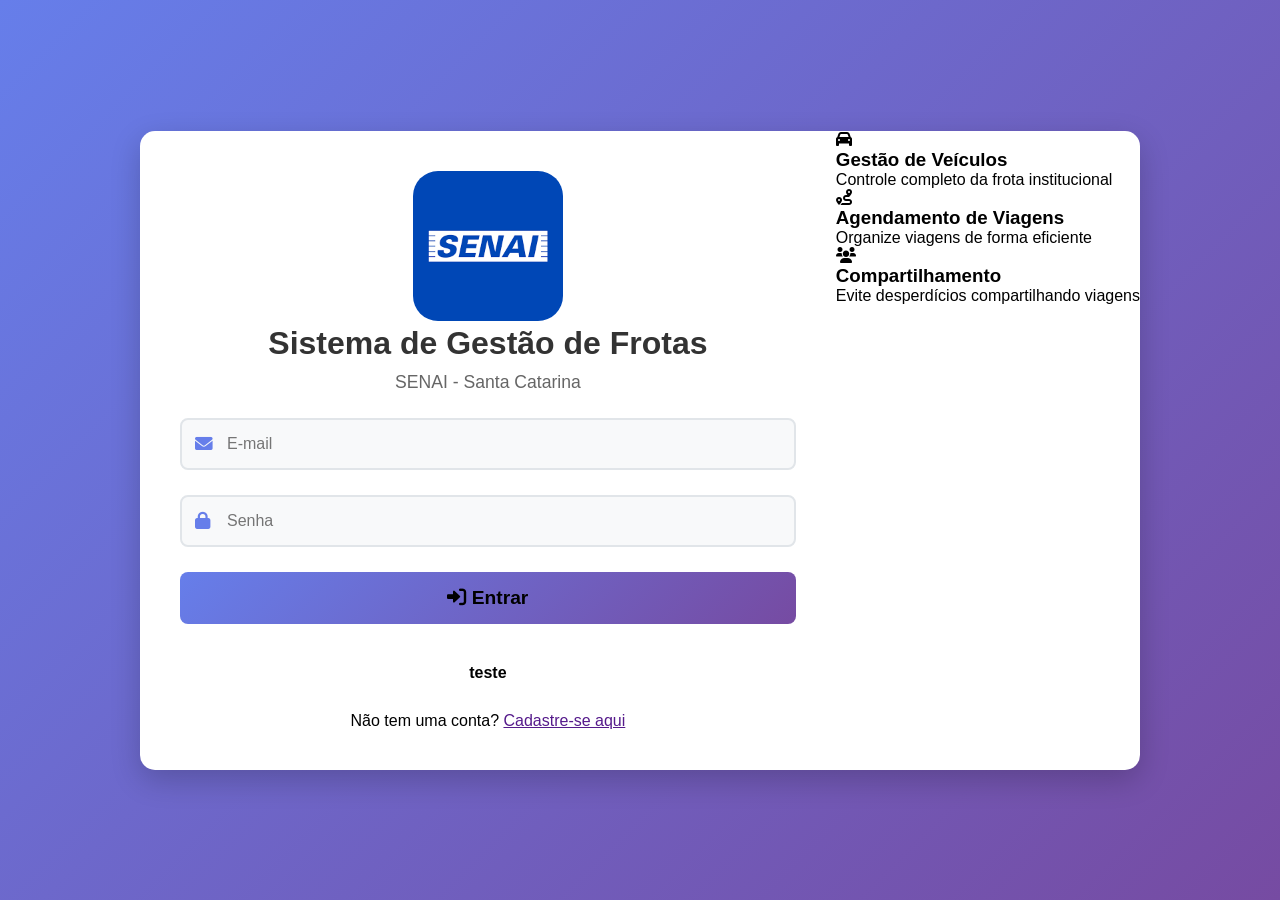
==== frontend/src/index.html @ c05b632b "CSS messagem error" ====
<!DOCTYPE html>
<html lang="pt-br">
<head>
    <meta charset="UTF-8">
    <meta name="viewport" content="width=device-width, initial-scale=1.0">
    <title>Sistema de Gestão de Frotas SENAI</title>
    <link href="https://cdnjs.cloudflare.com/ajax/libs/font-awesome/6.0.0-beta3/css/all.min.css" rel="stylesheet">
    <link rel="stylesheet" href="../assets/css/style.css">
</head>
<body>
    
    <div class="login-container">
        <div class="login-card">
            <div class="logo-section">
                <img src="../assets/img/image.png" alt="Logo SENAI">
                <h1>Sistema de Gestão de Frotas</h1>
                <p>SENAI - Santa Catarina</p>
            </div>

            <form id="formLogin" class="form-login">
                <div class="input-group">
                    <i class="fas fa-envelope"></i>
                    <input type="email" id="email" placeholder="E-mail" required>
                </div>

                <div class="input-group">
                    <i class="fas fa-lock"></i>
                    <input type="password" id="senha" placeholder="Senha" required>
                </div>

                <button type="submit" class="login-btn">
                    <i class="fas fa-sign-in-alt"> </i>
                    Entrar
                </button>
            </form>

            <div id="message" class="message">teste</div>

            <div class="register-link">
                <p>Não tem uma conta? <a href="">Cadastre-se aqui</a></p>
            </div>
        </div>

        <div class="features">
            <div class="feature">
                <i class="fas fa-car"></i>
                <h3>Gestão de Veículos</h3>
                <p>Controle completo da frota institucional</p>
            </div>

            <div class="feature">
                <i class="fas fa-route"></i>
                <h3>Agendamento de Viagens</h3>
                <p>Organize viagens de forma eficiente</p>
            </div>

            <div class="feature">
                <i class="fas fa-users"></i>
                <h3>Compartilhamento</h3>
                <p>Evite desperdícios compartilhando viagens</p>
            </div>
        </div>
    </div>

</body>
</html>
---- frontend/assets/css/style.css ----
*{
    margin: 0;
    padding: 0;
    box-sizing: border-box;
}

:root{
    --color-tittle: #333;
    --color-p: #666;
}

body{
    font-family: Arial, Helvetica, sans-serif;
    background: linear-gradient(135deg, #667eea 0%, #764ba2 100%);
    height: 100vh;
    display: flex;
    justify-content: center;
    align-items: center;
}

.login-container{
    display: flex;
    max-width: 1000px;
    width: 95%;
    background-color: #fff;
    border-radius: 15px;
    box-shadow: 0 10px 30px rgba(0, 0, 0, 0.2);
    overflow: hidden;
    min-height: 500px;
}

.login-card{
    padding: 40px;
    text-align: center;
    flex: 1;
}

.logo-section{
    margin-bottom: 25px;
}

.logo-section img{
    width: 150px;
    border-radius: 25px;
}

.logo-section h1{
    color: var(--color-tittle);
    font-size: 2rem;
    margin-bottom: 10px;
    font-weight: bold;
}

.logo-section p{
    color: var(--color-p);
    font-size: 1.1rem;
}

.form-login{
    margin-bottom: 25px;
}

.input-group{
    position: relative;
    margin-bottom: 25px;
}

.input-group i{
    position: absolute;
    left: 15px;
    top: 50%;
    transform: translateY(-50%);
    font-size: 1.1rem;
    color: #667eea;
}

.input-group input{
    width: 100%;
    padding: 15px 15px 15px 45px;
    border: 2px solid #e1e5e9;
    border-radius: 8px;
    font-size: 1rem;
    background-color: #f8f9fa;
}

.input-group input:focus{
    outline: none;
    border-color: #667eea;
    background-color: #fff;
}

.login-btn{
    width: 100%;
    padding: 15px;
    background: linear-gradient(135deg, #667eea 0%, #764ba2 100%);
    border: none;
    font-size: 1.2rem;
    color: fff;
    font-weight: bold;
    border-radius: 8px;
    cursor: pointer;
    transition: .3s;
}

.login-btn:hover{
    background: linear-gradient(135deg, #764ba2 100%, #667eea 0%);
}

.message{
    padding: 15px;
    margin: 15px 0;
    border-radius: 5px;
    text-align: center;
    min-height: 20px;
    font-weight: bold;
}

.message.sucess{
    background: #d4edda;
    color: #155724;
    border: 1px solid #c3e6cb;
}

.message.error{
    background: #f8d7da;
    color: #721c24;
    border: 1px solid #f5c6cb;
}
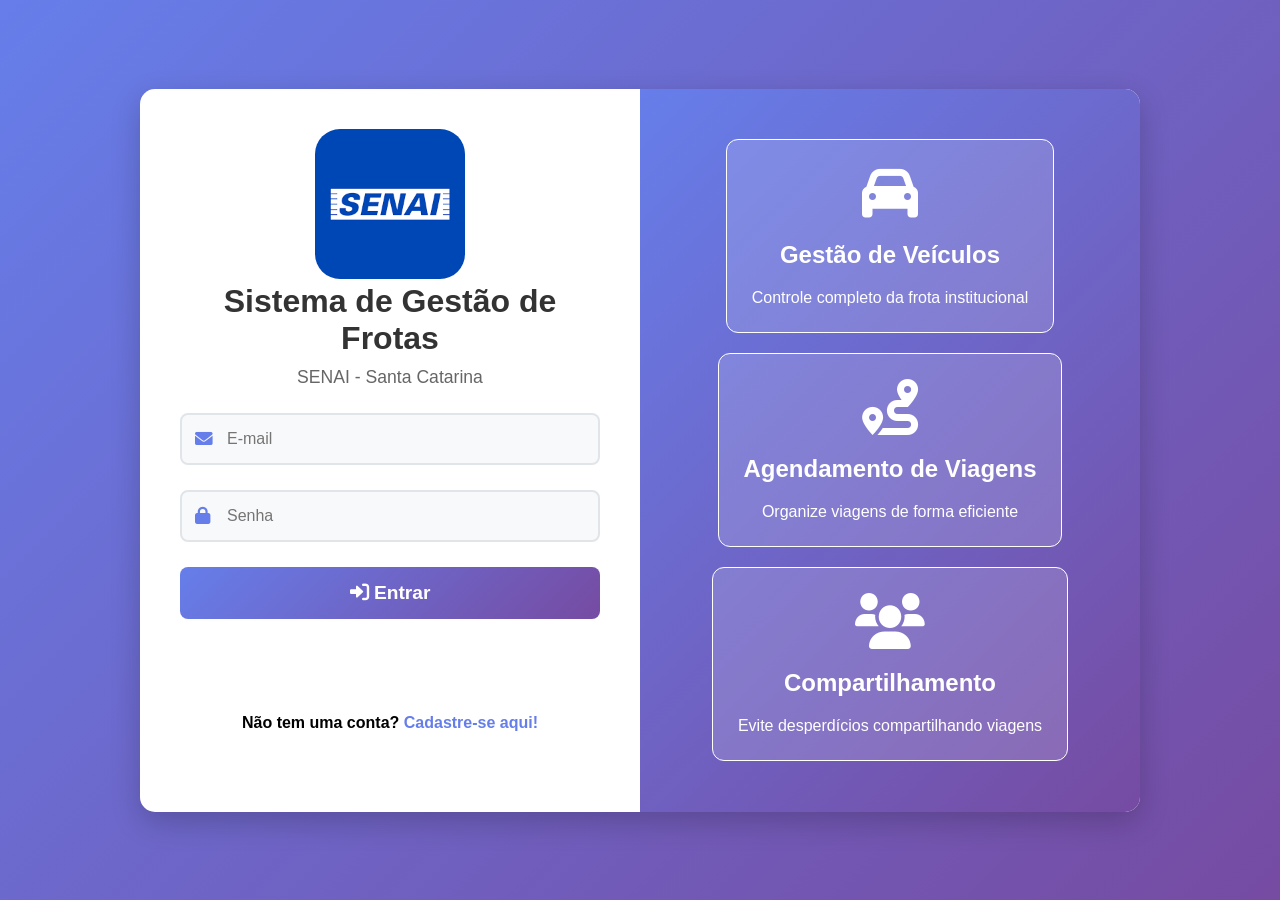
==== commit cb9c9ccb: "Ultima" ====
--- a/frontend/src/index.html
+++ b/frontend/src/index.html
@@ -34,27 +34,27 @@
                 </button>
             </form>
 
-            <div id="message" class="message">teste</div>
+            <div id="message" class="message"></div>
 
-            <div class="register-link">
-                <p>Não tem uma conta? <a href="">Cadastre-se aqui</a></p>
+            <div class="register">
+                <p>Não tem uma conta? <a href="">Cadastre-se aqui!</a></p>
             </div>
         </div>
 
         <div class="features">
-            <div class="feature">
+            <div class="feature-card">
                 <i class="fas fa-car"></i>
                 <h3>Gestão de Veículos</h3>
                 <p>Controle completo da frota institucional</p>
             </div>
 
-            <div class="feature">
+            <div class="feature-card">
                 <i class="fas fa-route"></i>
                 <h3>Agendamento de Viagens</h3>
                 <p>Organize viagens de forma eficiente</p>
             </div>
 
-            <div class="feature">
+            <div class="feature-card">
                 <i class="fas fa-users"></i>
                 <h3>Compartilhamento</h3>
                 <p>Evite desperdícios compartilhando viagens</p>
--- a/frontend/assets/css/style.css
+++ b/frontend/assets/css/style.css
@@ -95,7 +95,7 @@
     background: linear-gradient(135deg, #667eea 0%, #764ba2 100%);
     border: none;
     font-size: 1.2rem;
-    color: fff;
+    color: #fff;
     font-weight: bold;
     border-radius: 8px;
     cursor: pointer;
@@ -125,4 +125,47 @@
     background: #f8d7da;
     color: #721c24;
     border: 1px solid #f5c6cb;
+}
+
+.register{
+    margin: 20px;
+    padding: 20px;
+    font-weight: bold;
+}
+
+.register a{
+    color: #667eea;
+    text-decoration: none;
+    font-size: 1rem;
+}
+
+/* features */
+.features{
+    background: linear-gradient(135deg, #667eea 0%, #764ba2 100%);
+    display: flex;
+    flex-direction: column;
+    justify-content: center;
+    align-items: center;
+    gap: 20px;
+    flex: 1;
+    padding: 40px;
+}
+.feature-card{
+    background-color: rgba(255, 255, 255, 0.15);
+    padding: 25px;
+    border-radius: 12px;
+    text-align: center;
+    color: #fff;
+    border: 1px solid #fff;
+}
+
+.feature-card i{
+    font-size: 3.5rem;
+    margin-bottom: 20px;
+}
+
+.feature-card h3{
+    font-size: 1.5rem;
+    margin-bottom: 20px;
+    font-weight: bold;
 }
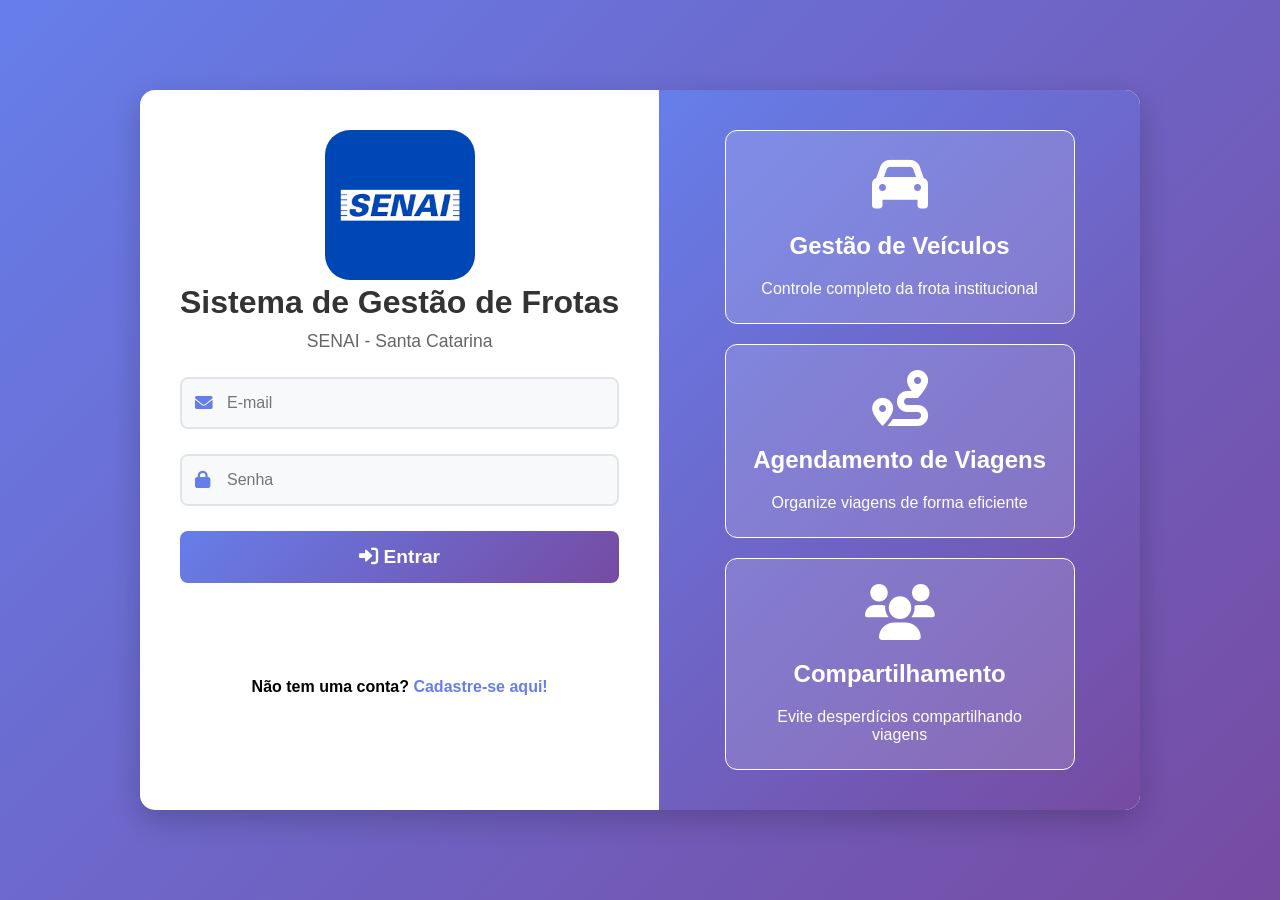
==== commit 46d439e6: "Bom feriado!" ====
--- a/frontend/src/index.html
+++ b/frontend/src/index.html
@@ -37,7 +37,7 @@
             <div id="message" class="message"></div>
 
             <div class="register">
-                <p>Não tem uma conta? <a href="">Cadastre-se aqui!</a></p>
+                <p>Não tem uma conta? <a href="./register.html">Cadastre-se aqui!</a></p>
             </div>
         </div>
 
--- a/frontend/assets/css/style.css
+++ b/frontend/assets/css/style.css
@@ -21,18 +21,18 @@
 .login-container{
     display: flex;
     max-width: 1000px;
-    width: 95%;
+    width: 80%;
     background-color: #fff;
     border-radius: 15px;
     box-shadow: 0 10px 30px rgba(0, 0, 0, 0.2);
     overflow: hidden;
-    min-height: 500px;
+    min-height: auto;
+    max-height: 90vh;
 }
 
 .login-card{
     padding: 40px;
     text-align: center;
-    flex: 1;
 }
 
 .logo-section{
@@ -108,7 +108,6 @@
 
 .message{
     padding: 15px;
-    margin: 15px 0;
     border-radius: 5px;
     text-align: center;
     min-height: 20px;
@@ -119,12 +118,14 @@
     background: #d4edda;
     color: #155724;
     border: 1px solid #c3e6cb;
+    margin: 15px 0;
 }
 
 .message.error{
     background: #f8d7da;
     color: #721c24;
     border: 1px solid #f5c6cb;
+    margin: 15px 0;
 }
 
 .register{
@@ -157,6 +158,7 @@
     text-align: center;
     color: #fff;
     border: 1px solid #fff;
+    width: 350px;
 }
 
 .feature-card i{
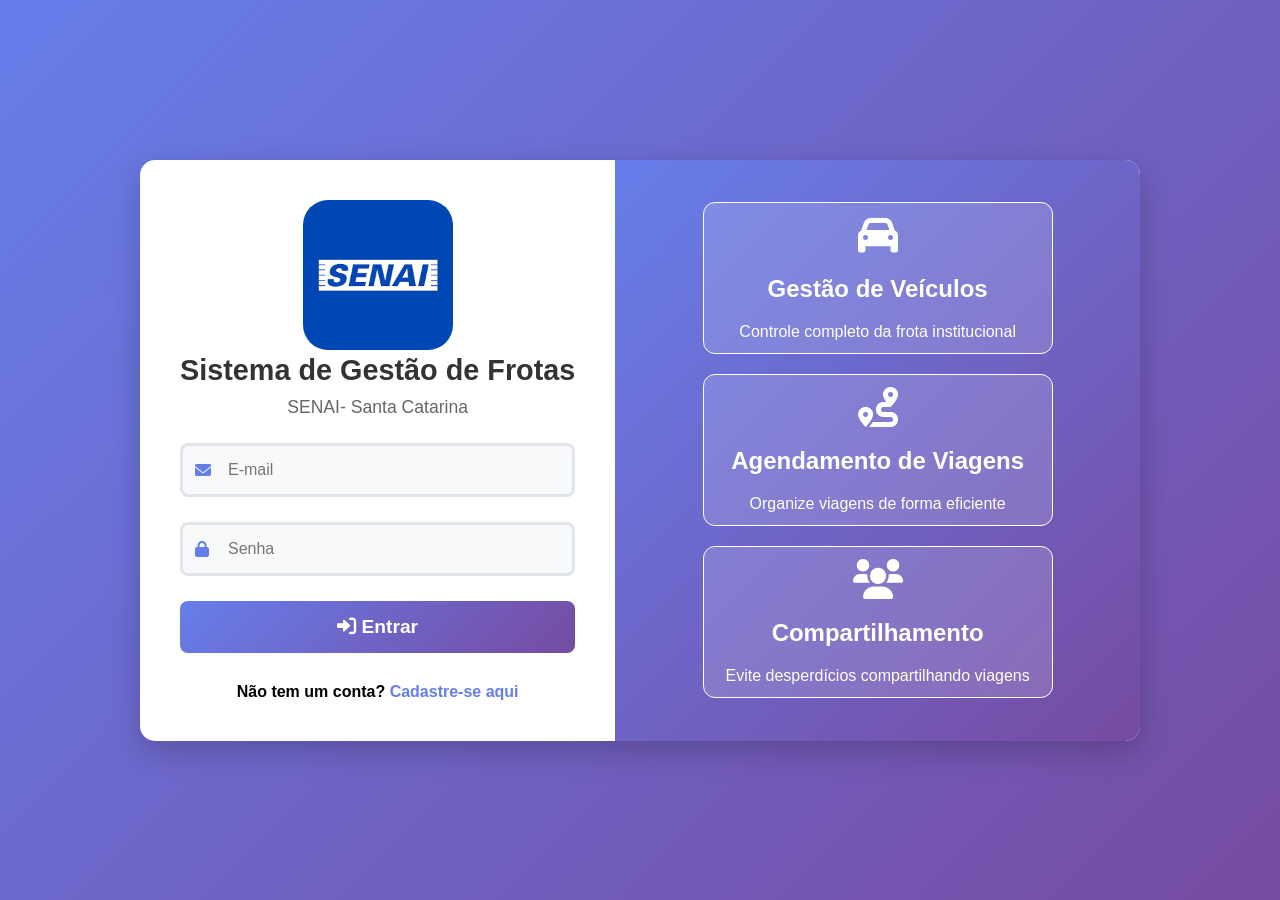
==== commit fdfeb170: "Versão prof" ====
--- a/frontend/src/index.html
+++ b/frontend/src/index.html
@@ -1,30 +1,29 @@
 <!DOCTYPE html>
-<html lang="pt-br">
+<html lang="en">
 <head>
     <meta charset="UTF-8">
     <meta name="viewport" content="width=device-width, initial-scale=1.0">
-    <title>Sistema de Gestão de Frotas SENAI</title>
-    <link href="https://cdnjs.cloudflare.com/ajax/libs/font-awesome/6.0.0-beta3/css/all.min.css" rel="stylesheet">
+    <title>Sistema De Gestão de Frotas Senai</title>
+    <link href="https://cdnjs.cloudflare.com/ajax/libs/font-awesome/6.0.0/css/all.min.css" rel="stylesheet">
     <link rel="stylesheet" href="../assets/css/style.css">
 </head>
 <body>
-    
     <div class="login-container">
         <div class="login-card">
             <div class="logo-section">
-                <img src="../assets/img/image.png" alt="Logo SENAI">
+                <img src="../assets/img/logo.png" alt="Logo Senai">
                 <h1>Sistema de Gestão de Frotas</h1>
-                <p>SENAI - Santa Catarina</p>
+                <p>SENAI- Santa Catarina</p>
             </div>
 
             <form id="formLogin" class="form-login">
                 <div class="input-group">
-                    <i class="fas fa-envelope"></i>
+                    <i class="fas fa-envelope"> </i>
                     <input type="email" id="email" placeholder="E-mail" required>
                 </div>
-
+                
                 <div class="input-group">
-                    <i class="fas fa-lock"></i>
+                    <i class="fas fa-lock"> </i>
                     <input type="password" id="senha" placeholder="Senha" required>
                 </div>
 
@@ -37,7 +36,7 @@
             <div id="message" class="message"></div>
 
             <div class="register">
-                <p>Não tem uma conta? <a href="./register.html">Cadastre-se aqui!</a></p>
+                <p>Não tem um conta? <a href="register.html">Cadastre-se aqui</a> </p>
             </div>
         </div>
 
@@ -60,7 +59,6 @@
                 <p>Evite desperdícios compartilhando viagens</p>
             </div>
         </div>
-    </div>
-
+    </div> 
 </body>
 </html>
--- a/frontend/assets/css/style.css
+++ b/frontend/assets/css/style.css
@@ -1,11 +1,11 @@
-*{
+* {
     margin: 0;
     padding: 0;
     box-sizing: border-box;
 }
 
 :root{
-    --color-tittle: #333;
+    --color-title: #333;
     --color-p: #666;
 }
 
@@ -21,11 +21,11 @@
 .login-container{
     display: flex;
     max-width: 1000px;
-    width: 80%;
     background-color: #fff;
     border-radius: 15px;
     box-shadow: 0 10px 30px rgba(0, 0, 0, 0.2);
     overflow: hidden;
+    width: 80%;
     min-height: auto;
     max-height: 90vh;
 }
@@ -45,8 +45,8 @@
 }
 
 .logo-section h1{
-    color: var(--color-tittle);
-    font-size: 2rem;
+    color: var(--color-title);
+    font-size: 1.8rem;
     margin-bottom: 10px;
     font-weight: bold;
 }
@@ -54,10 +54,6 @@
 .logo-section p{
     color: var(--color-p);
     font-size: 1.1rem;
-}
-
-.form-login{
-    margin-bottom: 25px;
 }
 
 .input-group{
@@ -70,14 +66,14 @@
     left: 15px;
     top: 50%;
     transform: translateY(-50%);
-    font-size: 1.1rem;
+    font: 1.1rem;
     color: #667eea;
 }
 
 .input-group input{
     width: 100%;
     padding: 15px 15px 15px 45px;
-    border: 2px solid #e1e5e9;
+    border: 3px solid #e1e5e9;
     border-radius: 8px;
     font-size: 1rem;
     background-color: #f8f9fa;
@@ -109,28 +105,26 @@
 .message{
     padding: 15px;
     border-radius: 5px;
-    text-align: center;
+    text-align:center;
     min-height: 20px;
     font-weight: bold;
 }
 
 .message.sucess{
-    background: #d4edda;
+    margin: 15px 0;
+    background-color: #d4edda;
     color: #155724;
     border: 1px solid #c3e6cb;
-    margin: 15px 0;
 }
 
 .message.error{
-    background: #f8d7da;
+    margin: 15px 0;
+    background-color: #f8d7da;
     color: #721c24;
     border: 1px solid #f5c6cb;
-    margin: 15px 0;
 }
 
 .register{
-    margin: 20px;
-    padding: 20px;
     font-weight: bold;
 }
 
@@ -140,20 +134,20 @@
     font-size: 1rem;
 }
 
-/* features */
+/* Features */
 .features{
-    background: linear-gradient(135deg, #667eea 0%, #764ba2 100%);
+    background: linear-gradient(135deg, #667eea 0%, #764ba2 100%);    
     display: flex;
     flex-direction: column;
     justify-content: center;
     align-items: center;
     gap: 20px;
     flex: 1;
-    padding: 40px;
 }
+
 .feature-card{
     background-color: rgba(255, 255, 255, 0.15);
-    padding: 25px;
+    padding: 12px;
     border-radius: 12px;
     text-align: center;
     color: #fff;
@@ -162,7 +156,7 @@
 }
 
 .feature-card i{
-    font-size: 3.5rem;
+    font-size: 2.5rem;
     margin-bottom: 20px;
 }
 
